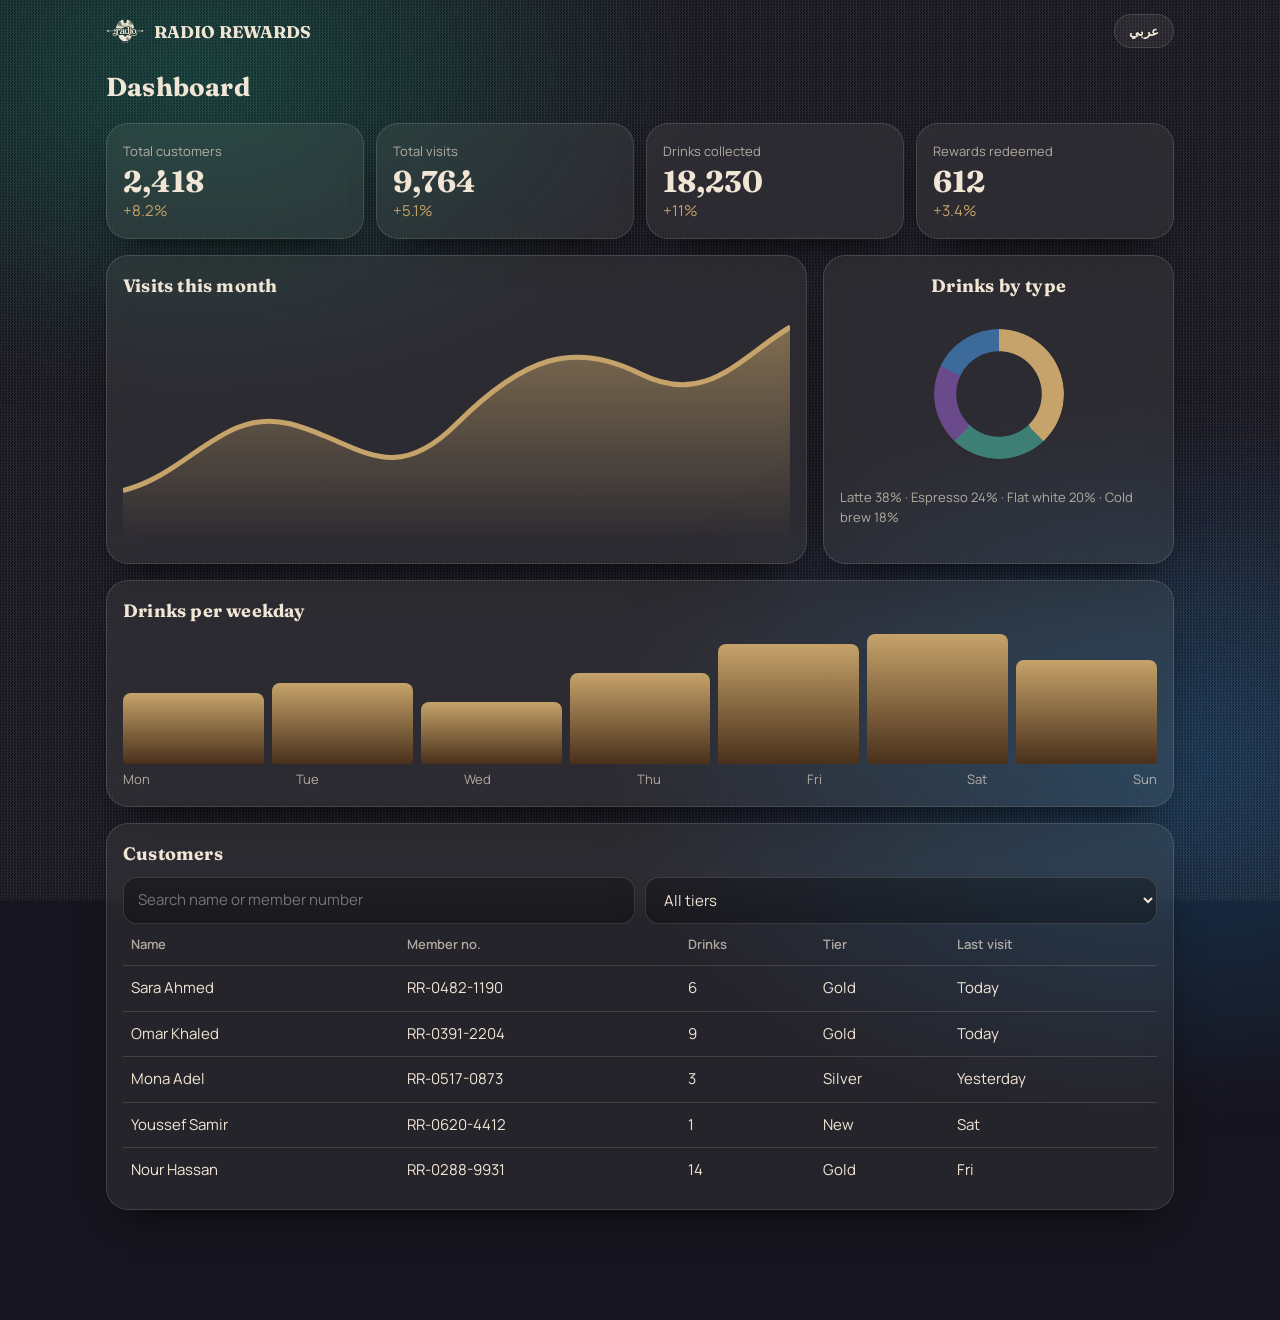
==== admin.html @ 013965b3 "Add files via upload" ====
<!DOCTYPE html>
<html lang="en">
<head>
<meta charset="utf-8">
<meta name="viewport" content="width=device-width, initial-scale=1, viewport-fit=cover">
<title>RADIO REWARDS · Admin</title>
<link rel="preconnect" href="https://fonts.googleapis.com">
<link href="https://fonts.googleapis.com/css2?family=Fraunces:opsz,wght@9..144,500;9..144,700&family=Manrope:wght@400;600;700&family=Cairo:wght@400;600;700&display=swap" rel="stylesheet">
<style>
:root{--ch:#17151F;--pu:#301B38;--bu:#481C2B;--em:#123C37;--bl:#183653;--es:#49301B;--cr:#F1E6D5;--go:#C6A36A;--mut:rgba(241,230,213,.68);--gl:rgba(241,230,213,.07);--ln:rgba(241,230,213,.14);--a:var(--pu);--b:var(--bu);color-scheme:dark;box-sizing:border-box;padding-top:env(safe-area-inset-top,0px);padding-bottom:env(safe-area-inset-bottom,0px)}
html{scroll-padding-top:env(safe-area-inset-top,0px)}
*,*::before,*::after{box-sizing:inherit}
body{margin:0;background:var(--ch);color:var(--cr);font:400 15px/1.5 Manrope,system-ui,sans-serif;min-height:100vh;overflow-x:hidden}
body::before{content:"";position:fixed;inset:-20%;z-index:-1;background:radial-gradient(40% 35% at 25% 20%,var(--a),transparent 70%),radial-gradient(45% 40% at 80% 75%,var(--b),transparent 70%);filter:blur(30px);animation:drift 22s ease-in-out infinite alternate;transition:background 1s}
body::after{content:"";position:fixed;inset:0;z-index:-1;opacity:.07;pointer-events:none;background:repeating-conic-gradient(#fff 0 25%,#000 0 50%) 0 0/3px 3px}
@keyframes drift{to{transform:translate(6%,-5%) scale(1.15)}}
body[data-v=rewards]{--a:var(--bu);--b:var(--es)}body[data-v=card]{--a:var(--pu);--b:var(--bu)}body[data-v=activity]{--a:var(--em);--b:var(--ch)}body[data-v=profile]{--a:var(--bl);--b:var(--pu)}body[data-v=cashier]{--a:var(--bl);--b:var(--ch)}body[data-v=admin]{--a:var(--em);--b:var(--bl)}
h1,h2,h3{font-family:Fraunces,Georgia,serif;font-weight:700;margin:0;letter-spacing:.2px}
h2{font-size:26px}h3{font-size:18px}p{margin:0}
a{color:inherit;text-decoration:none}
:focus-visible{outline:2px solid var(--go);outline-offset:3px}
.top{display:flex;align-items:center;justify-content:space-between;gap:10px;padding:12px 16px;max-width:1100px;margin:auto}
.brand{display:flex;align-items:center;gap:10px;font:700 17px Fraunces,serif}
.brand img{width:38px;height:38px}
.tabs{display:flex;gap:4px;background:var(--gl);border:1px solid var(--ln);border-radius:99px;padding:3px;backdrop-filter:blur(10px)}
.tabs a{padding:7px 13px;border-radius:99px;font-weight:600;font-size:13px;color:var(--mut);transition:.25s}
.tabs a.on{background:var(--go);color:var(--ch)}
main{max-width:430px;margin:0 auto;padding:6px 16px 110px}
body[data-v=admin] main{max-width:1100px}
main>section{display:grid;gap:16px;animation:in .5s cubic-bezier(.2,.8,.2,1)}
@keyframes in{from{opacity:0;transform:translateY(12px)}}
.gl{background:var(--gl);border:1px solid var(--ln);border-radius:22px;padding:16px;backdrop-filter:blur(14px);box-shadow:0 18px 40px -22px #000}
.mut{color:var(--mut);font-size:13px}.go{color:var(--go)}
.btn{display:inline-flex;align-items:center;justify-content:center;gap:8px;border:0;border-radius:16px;padding:14px 18px;font:700 15px Manrope,sans-serif;background:var(--go);color:var(--ch);cursor:pointer;transition:transform .15s,box-shadow .3s;box-shadow:0 10px 28px -10px var(--go)}
.btn:active{transform:scale(.96)}.btn.o{background:none;color:var(--cr);border:1px solid var(--ln);box-shadow:none}.btn.w{width:100%}
.row{display:flex;align-items:center;justify-content:space-between;gap:12px}
/* cup */
.stage{position:relative;text-align:center;padding:6px 0 0}
.cupwrap{position:relative;width:min(300px,78vw);margin:auto}
.cupwrap svg{width:100%;display:block;overflow:visible}
.cl{position:absolute;left:50%;top:57%;width:30%;transform:translate(-50%,-50%);opacity:.9;pointer-events:none}
.ring{fill:none;stroke:var(--go);stroke-width:1;transform-origin:120px 150px;animation:ring 6s ease-out infinite;opacity:0}
.ring:nth-of-type(2){animation-delay:2s}.ring:nth-of-type(3){animation-delay:4s}
@keyframes ring{0%{transform:scale(.7);opacity:.5}100%{transform:scale(1.9);opacity:0}}
#liq{transition:transform 1.6s cubic-bezier(.3,.8,.2,1)}
.w1{animation:wv 5s linear infinite}.w2{animation:wv 8s linear infinite reverse}
@keyframes wv{to{transform:translateX(-120px)}}
.st{fill:none;stroke:var(--cr);stroke-width:3;stroke-linecap:round;opacity:0;animation:steam 4s ease-in-out infinite}
.st:nth-of-type(2){animation-delay:1.3s}.st:nth-of-type(3){animation-delay:2.6s}
@keyframes steam{0%{opacity:0;transform:translateY(8px)}40%{opacity:.35}100%{opacity:0;transform:translateY(-18px)}}
.cupwrap{animation:rise 1.2s cubic-bezier(.2,.8,.2,1)}
@keyframes rise{from{opacity:0;transform:translateY(40px) scale(.9)}}
.burst{position:absolute;left:50%;top:48%;width:0;height:0;pointer-events:none}
.burst i{position:absolute;width:8px;height:8px;border-radius:50%;background:var(--go);box-shadow:0 0 14px var(--go);opacity:0}
.win .burst i{animation:pop 1.6s ease-out infinite;animation-delay:calc(var(--k)*.1s)}
@keyframes pop{0%{opacity:1;transform:rotate(calc(var(--k)*40deg)) translateY(0)}100%{opacity:0;transform:rotate(calc(var(--k)*40deg)) translateY(-150px)}}
.badge{display:none;margin:8px auto 0;width:max-content;padding:7px 14px;border-radius:99px;background:var(--go);color:var(--ch);font-weight:700}
.win .badge{display:block;animation:in .6s}
.bar{height:8px;border-radius:9px;background:var(--ln);overflow:hidden;margin-top:10px}
.bar b{display:block;height:100%;width:var(--p);background:linear-gradient(90deg,var(--es),var(--go));border-radius:9px;transition:width 1.6s cubic-bezier(.3,.8,.2,1);box-shadow:0 0 14px var(--go)}
.stats{display:grid;grid-template-columns:1fr 1fr;gap:12px}
.stats b{display:block;font:700 34px Fraunces,serif;color:var(--go);line-height:1.1}
input[type=range]{width:100%;accent-color:var(--go)}
.li{display:flex;align-items:center;gap:12px;padding:11px 0;border-top:1px solid var(--ln)}
.li:first-child{border-top:0}.li .d{width:38px;height:38px;border-radius:12px;display:grid;place-items:center;background:var(--es);flex:none}
.li small{margin-inline-start:auto;color:var(--mut)}
/* card */
.mcard{position:relative;aspect-ratio:1.6;border-radius:26px;padding:22px;display:flex;flex-direction:column;justify-content:space-between;background:radial-gradient(120% 120% at 90% 0,var(--bu),transparent 60%),linear-gradient(145deg,#3a2144,var(--pu) 45%,var(--ch));border:1px solid rgba(198,163,106,.45);box-shadow:0 30px 60px -25px #000,inset 0 1px 0 rgba(255,255,255,.12);overflow:hidden}
.mcard::after{content:"";position:absolute;inset:0;background:linear-gradient(115deg,transparent 40%,rgba(255,255,255,.12) 50%,transparent 60%);transform:translateX(-100%);animation:sheen 6s ease-in-out infinite}
@keyframes sheen{60%,100%{transform:translateX(100%)}}
.mcard img{width:64px}
.qr{width:112px;height:112px;border-radius:12px;border:6px solid var(--cr);background:repeating-conic-gradient(var(--ch) 0 25%,var(--cr) 0 50%) 0 0/12px 12px}
.big{width:200px;height:200px;margin:auto;border-width:12px;border-radius:18px;background-size:20px 20px}
/* rewards */
.rw{display:flex;gap:14px;align-items:center;padding:16px;border-radius:22px;border:1px solid var(--ln)}
.rw .ic{width:64px;height:64px;border-radius:18px;display:grid;place-items:center;font:700 28px Fraunces,serif;color:var(--go);background:rgba(0,0,0,.25);flex:none}
.rw.a1{background:linear-gradient(135deg,var(--es),var(--bu))}.rw.a2{background:linear-gradient(135deg,var(--em),var(--bl))}.rw.l{background:var(--gl);opacity:.85}
.rw>div{flex:1}
/* timeline */
.tl{position:relative;padding-inline-start:26px;display:grid;gap:14px}
.tl::before{content:"";position:absolute;inset-inline-start:7px;top:6px;bottom:6px;width:2px;background:linear-gradient(var(--go),transparent)}
.tl .gl{position:relative}.tl .gl::before{content:"";position:absolute;inset-inline-start:-25px;top:20px;width:12px;height:12px;border-radius:50%;background:var(--go);box-shadow:0 0 12px var(--go)}
.sw{width:46px;height:26px;border-radius:99px;background:var(--go);position:relative;flex:none}
.sw::after{content:"";position:absolute;inset-inline-end:3px;top:3px;width:20px;height:20px;border-radius:50%;background:var(--ch)}.sw.off{background:var(--ln)}.sw.off::after{inset-inline-end:auto;inset-inline-start:3px;background:var(--cr)}
/* nav */
.bn{position:fixed;left:50%;transform:translateX(-50%);bottom:calc(12px + env(safe-area-inset-bottom,0px));width:min(398px,calc(100% - 24px));display:flex;justify-content:space-around;padding:8px;border-radius:26px;background:rgba(23,21,31,.78);border:1px solid var(--ln);backdrop-filter:blur(18px);box-shadow:0 20px 40px -10px #000;z-index:5}
.bn a{display:grid;justify-items:center;gap:2px;padding:6px 10px;border-radius:16px;font-size:11px;color:var(--mut);transition:.25s}
.bn a.on{color:var(--go)}.bn svg{width:24px;height:24px;fill:none;stroke:currentColor;stroke-width:1.7;stroke-linecap:round;stroke-linejoin:round}
.bn a.c{background:var(--go);color:var(--ch);margin-top:-22px;padding:12px;border-radius:50%;box-shadow:0 0 26px var(--go)}
body[data-v=cashier] .bn,body[data-v=admin] .bn{display:none}
/* cashier */
.cp{display:none;gap:14px}.cp.on{display:grid;animation:in .4s}
.vf{aspect-ratio:1;border-radius:26px;position:relative;background:rgba(0,0,0,.45);border:1px solid var(--ln);overflow:hidden}
.vf::before{content:"";position:absolute;inset:18%;border:3px solid var(--go);border-radius:18px;mask:linear-gradient(#000,#000) content-box exclude,linear-gradient(#000,#000);-webkit-mask-composite:xor}
.vf i{position:absolute;left:18%;right:18%;height:3px;background:var(--go);box-shadow:0 0 18px var(--go);animation:scan 2.4s ease-in-out infinite alternate}
@keyframes scan{from{top:20%}to{top:78%}}
.chips{display:flex;flex-wrap:wrap;gap:8px}
.chip{padding:10px 14px;border-radius:99px;border:1px solid var(--ln);background:var(--gl);color:var(--cr);font:600 14px Manrope,sans-serif;cursor:pointer}
.chip.on{background:var(--go);color:var(--ch);border-color:var(--go)}
.ok,.er{width:84px;height:84px;border-radius:50%;display:grid;place-items:center;margin:auto;font-size:42px}
.ok{background:#1f6b5a;box-shadow:0 0 40px #1f6b5a}.er{background:#8a2c3c;box-shadow:0 0 40px #8a2c3c}
.pill{padding:3px 10px;border-radius:99px;font-size:12px;font-weight:700;background:#1f6b5a}.pill.r{background:#8a2c3c}.pill.g{background:var(--es);color:var(--go)}
/* admin */
.kp{display:grid;grid-template-columns:repeat(2,1fr);gap:12px}
.kp b{display:block;font:700 30px Fraunces,serif}
.two{display:grid;gap:16px}
.bars{display:flex;align-items:flex-end;gap:8px;height:130px}.bars i{flex:1;background:linear-gradient(var(--go),var(--es));border-radius:8px 8px 3px 3px;height:var(--h);transform-origin:bottom;animation:grow 1s cubic-bezier(.2,.8,.2,1)}
@keyframes grow{from{transform:scaleY(0)}}
.dn{width:130px;height:130px;border-radius:50%;background:conic-gradient(var(--go) 0 38%,#3d7f74 0 62%,#6a4a8a 0 82%,#3c6a9a 0 100%);-webkit-mask:radial-gradient(circle,transparent 46%,#000 47%);mask:radial-gradient(circle,transparent 46%,#000 47%)}
.tools{display:flex;gap:10px;flex-wrap:wrap}
.tools input,.tools select{flex:1;min-width:140px;padding:11px 14px;border-radius:14px;border:1px solid var(--ln);background:rgba(0,0,0,.3);color:var(--cr);font:inherit}
.tw{overflow-x:auto}table{width:100%;border-collapse:collapse;min-width:520px}th,td{text-align:start;padding:11px 8px;border-top:1px solid var(--ln);white-space:nowrap}th{color:var(--mut);font-weight:600;font-size:13px;border:0}
@media(min-width:900px){.kp{grid-template-columns:repeat(4,1fr)}.two{grid-template-columns:2fr 1fr}}
.qr svg{width:100%!important;height:100%!important;display:block}
#lg{padding:7px 14px;font-size:13px}
html[lang=ar] body,html[lang=ar] input,html[lang=ar] select,html[lang=ar] .btn,html[lang=ar] .chip{font-family:Cairo,Manrope,sans-serif}
html[lang=ar] h1,html[lang=ar] h2,html[lang=ar] h3,html[lang=ar] .brand,html[lang=ar] b{font-family:Cairo,Fraunces,serif}
@media(prefers-reduced-motion:reduce){*,*::before,*::after{animation:none!important;transition:none!important}}
</style>
<link rel="manifest" href="manifest.webmanifest"><meta name="theme-color" content="#17151F"><link rel="apple-touch-icon" href="icons/icon-192.png"><meta name="mobile-web-app-capable" content="yes"><meta name="apple-mobile-web-app-capable" content="yes"><meta name="apple-mobile-web-app-title" content="RADIO">
</head>
<body data-v="admin">
<header class="top">
  <a class="brand" href="#"><img data-logo alt="RADIO CAFÉ logo">RADIO REWARDS</a>
  <button class="chip" id="lg" type="button" aria-label="Language"></button>
</header>
<main><section id="admin">
  <h2>Dashboard</h2>
  <div class="kp">
    <div class="gl"><span class="mut">Total customers</span><b>2,418</b><span class="go">+8.2%</span></div>
    <div class="gl"><span class="mut">Total visits</span><b>9,764</b><span class="go">+5.1%</span></div>
    <div class="gl"><span class="mut">Drinks collected</span><b>18,230</b><span class="go">+11%</span></div>
    <div class="gl"><span class="mut">Rewards redeemed</span><b>612</b><span class="go">+3.4%</span></div>
  </div>
  <div class="two">
    <div class="gl"><h3>Visits this month</h3>
      <svg viewBox="0 0 400 140" style="width:100%;margin-top:8px"><defs><linearGradient id="ag" x1="0" y1="0" x2="0" y2="1"><stop offset="0" stop-color="#C6A36A" stop-opacity=".55"/><stop offset="1" stop-color="#C6A36A" stop-opacity="0"/></linearGradient></defs><path d="M0 110C40 100 60 60 100 70S160 110 200 70 270 20 310 40 370 30 400 12V140H0z" fill="url(#ag)"/><path d="M0 110C40 100 60 60 100 70S160 110 200 70 270 20 310 40 370 30 400 12" fill="none" stroke="#C6A36A" stroke-width="3"/></svg></div>
    <div class="gl" style="display:grid;justify-items:center;gap:10px"><h3>Drinks by type</h3><div class="dn" role="img" aria-label="Donut chart of drinks by type"></div><p class="mut">Latte 38% · Espresso 24% · Flat white 20% · Cold brew 18%</p></div>
  </div>
  <div class="gl"><h3 style="margin-bottom:10px">Drinks per weekday</h3><div class="bars"><i style="--h:55%"></i><i style="--h:62%"></i><i style="--h:48%"></i><i style="--h:70%"></i><i style="--h:92%"></i><i style="--h:100%"></i><i style="--h:80%"></i></div><div class="row mut" style="margin-top:6px"><span>Mon</span><span>Tue</span><span>Wed</span><span>Thu</span><span>Fri</span><span>Sat</span><span>Sun</span></div></div>
  <div class="gl"><h3 style="margin-bottom:10px">Customers</h3>
    <div class="tools"><input id="q" type="search" placeholder="Search name or member number" aria-label="Search customers"><select id="tf" aria-label="Filter by tier"><option value="">All tiers</option><option>Gold</option><option>Silver</option><option>New</option></select></div>
    <div class="tw"><table><thead><tr><th>Name</th><th>Member no.</th><th>Drinks</th><th>Tier</th><th>Last visit</th></tr></thead><tbody id="tb">
      <tr><td>Sara Ahmed</td><td>RR-0482-1190</td><td>6</td><td>Gold</td><td>Today</td></tr>
      <tr><td>Omar Khaled</td><td>RR-0391-2204</td><td>9</td><td>Gold</td><td>Today</td></tr>
      <tr><td>Mona Adel</td><td>RR-0517-0873</td><td>3</td><td>Silver</td><td>Yesterday</td></tr>
      <tr><td>Youssef Samir</td><td>RR-0620-4412</td><td>1</td><td>New</td><td>Sat</td></tr>
      <tr><td>Nour Hassan</td><td>RR-0288-9931</td><td>14</td><td>Gold</td><td>Fri</td></tr>
    </tbody></table></div></div>
</section></main>

<script>
const L="[data-uri]",$=s=>document.querySelector(s),$$=s=>[...document.querySelectorAll(s)];
$$('[data-logo]').forEach(i=>i.src=L);
const TITLE=["Admin", "الأدمن"];
const AR={"Good evening": "مساء الخير", "Sara, you’re 4 drinks from a free latte": "سارة، فاضل لك 4 مشروبات وتاخدي لاتيه مجاني", "Reward unlocked: free Signature Latte": "تم فتح المكافأة: سيجنتشر لاتيه مجاني", "drinks collected": "مشروبات تم جمعها", "drinks remaining": "مشروبات متبقية", "Preview cup levels": "معاينة مستويات الكوب", "Next reward": "المكافأة القادمة", "Free Signature Latte at 10 drinks": "سيجنتشر لاتيه مجاني عند 10 مشروبات", "Show my QR": "اعرض الـ QR", "Recent activity": "آخر النشاط", "Spanish latte": "سبانش لاتيه", "Radio Café, Shibin El Kom": "راديو كافيه، شبين الكوم", "Today": "النهارده", "Flat white": "فلات وايت", "Sat": "السبت", "Tue": "الثلاثاء", "Mon": "الاثنين", "Wed": "الأربعاء", "Thu": "الخميس", "Fri": "الجمعة", "Sun": "الأحد", "Free espresso redeemed": "تم استلام إسبريسو مجاني", "Membership card": "بطاقة العضوية", "Gold member": "عضو ذهبي", "Member": "العضو", "Sara Ahmed": "سارة أحمد", "Show this code to the cashier. It changes every 30 seconds, so a screenshot can’t be reused.": "اعرض الكود للكاشير. بيتغير كل 30 ثانية، فلقطة الشاشة القديمة متنفعش.", "Rewards": "المكافآت", "Ready to claim": "جاهزة للاستلام", "Free espresso": "إسبريسو مجاني", "Earned at 5 drinks": "اتكسبت عند 5 مشروبات", "Claim": "استلم", "Free Signature Latte": "سيجنتشر لاتيه مجاني", "6 of 10 drinks": "6 من 10 مشروبات", "Locked": "مقفولة", "Free dessert": "تحلية مجانية", "6 of 15 drinks": "6 من 15 مشروب", "VIP gift box": "صندوق هدايا VIP", "6 of 25 drinks": "6 من 25 مشروب", "Activity": "النشاط", "Today, 6:42 PM · drink 6 of 10": "النهارده، 6:42 م · المشروب 6 من 10", "Saturday · drink 5 of 10": "السبت · المشروب 5 من 10", "Tuesday · reward received": "الثلاثاء · تم استلام مكافأة", "Joined RADIO REWARDS": "انضممتي إلى RADIO REWARDS", "3 months ago · 24 visits so far": "من 3 شهور · 24 زيارة لحد دلوقتي", "Profile": "الملف الشخصي", "Name": "الاسم", "Phone": "الموبايل", "Member since": "عضو منذ", "August 2026": "أغسطس 2026", "Tier": "المستوى", "Gold": "ذهبي", "Silver": "فضي", "New": "جديد", "Notifications": "الإشعارات", "Reward reminders": "تذكير بالمكافآت", "New menu offers": "عروض المنيو الجديدة", "Language": "اللغة", "English": "العربية", "Privacy and data": "الخصوصية والبيانات", "Sign out": "تسجيل الخروج", "›": "‹", "Home": "الرئيسية", "Cashier": "الكاشير", "Scan member QR": "امسح QR العضو", "Try an invalid code": "جرّب كود غير صالح", "Member found": "تم العثور على العضو", "6 of 10 drinks · next reward: Signature Latte": "6 من 10 مشروبات · المكافأة القادمة: سيجنتشر لاتيه", "Register drink": "سجّل مشروب", "Latte": "لاتيه", "Espresso": "إسبريسو", "Cold brew": "كولد برو", "Quantity": "الكمية", "Drink registered": "تم تسجيل المشروب", "Scan next member": "امسح العضو التالي", "This QR code isn’t valid": "كود الـ QR غير صالح", "The code is expired or isn’t a RADIO REWARDS card. Ask the member to open their card again.": "الكود منتهي أو مش بطاقة RADIO REWARDS. اطلب من العضو يفتح بطاقته تاني.", "Scan again": "امسح تاني", "Recent transactions": "آخر العمليات", "Omar K. · Cold brew": "عمر خ. · كولد برو", "Mona A. · Latte ×2": "منى أ. · لاتيه ×2", "Unknown code": "كود غير معروف", "Done": "تمت", "Rejected": "مرفوضة", "Dashboard": "لوحة التحكم", "Total customers": "إجمالي العملاء", "Total visits": "إجمالي الزيارات", "Drinks collected": "المشروبات المجمّعة", "Rewards redeemed": "المكافآت المستلمة", "Visits this month": "زيارات الشهر ده", "Drinks by type": "المشروبات حسب النوع", "Latte 38% · Espresso 24% · Flat white 20% · Cold brew 18%": "لاتيه 38% · إسبريسو 24% · فلات وايت 20% · كولد برو 18%", "Drinks per weekday": "المشروبات حسب اليوم", "Customers": "العملاء", "All tiers": "كل المستويات", "Member no.": "رقم العضوية", "Drinks": "المشروبات", "Last visit": "آخر زيارة", "Omar Khaled": "عمر خالد", "Mona Adel": "منى عادل", "Youssef Samir": "يوسف سمير", "Nour Hassan": "نور حسن", "Yesterday": "إمبارح"},O=new Map();let lang;
try{lang=localStorage.getItem('rr')}catch(e){}
lang=lang||((navigator.language||'').slice(0,2)=='ar'?'ar':'en');
function apply(){const d=document.documentElement;d.lang=lang;d.dir=lang=='ar'?'rtl':'ltr';
const w=document.createTreeWalker(document.body,NodeFilter.SHOW_TEXT);let n;
while(n=w.nextNode()){const p=n.parentElement;if(!p||p.id=='okt'||/^(SCRIPT|STYLE)$/.test(p.tagName))continue;if(!O.has(n))O.set(n,n.nodeValue);const o=O.get(n),k=o.trim();n.nodeValue=lang=='ar'&&AR[k]?o.replace(k,AR[k]):o}
$$('[placeholder]').forEach(e=>{e.dataset.p=e.dataset.p||e.placeholder;e.placeholder=lang=='ar'?'ابحث بالاسم أو رقم العضوية':e.dataset.p});
$('#lg').textContent=lang=='ar'?'EN':'عربي';
if(TITLE)document.title='RADIO REWARDS · '+TITLE[lang=='ar'?1:0];
window.onLang&&onLang()}
$('#lg').onclick=()=>{lang=lang=='ar'?'en':'ar';try{localStorage.setItem('rr',lang)}catch(e){}apply()};
function flt(){const t=$('#q').value.toLowerCase(),f=$('#tf').value;$$('#tb tr').forEach(r=>r.hidden=!(r.textContent.toLowerCase().includes(t)&&(!f||r.cells[3].textContent==f)))}
$('#q').oninput=flt;$('#tf').onchange=flt;
apply();
</script>
<script>if('serviceWorker' in navigator)addEventListener('load',()=>navigator.serviceWorker.register('sw.js').catch(()=>{}));</script>
</body>
</html>
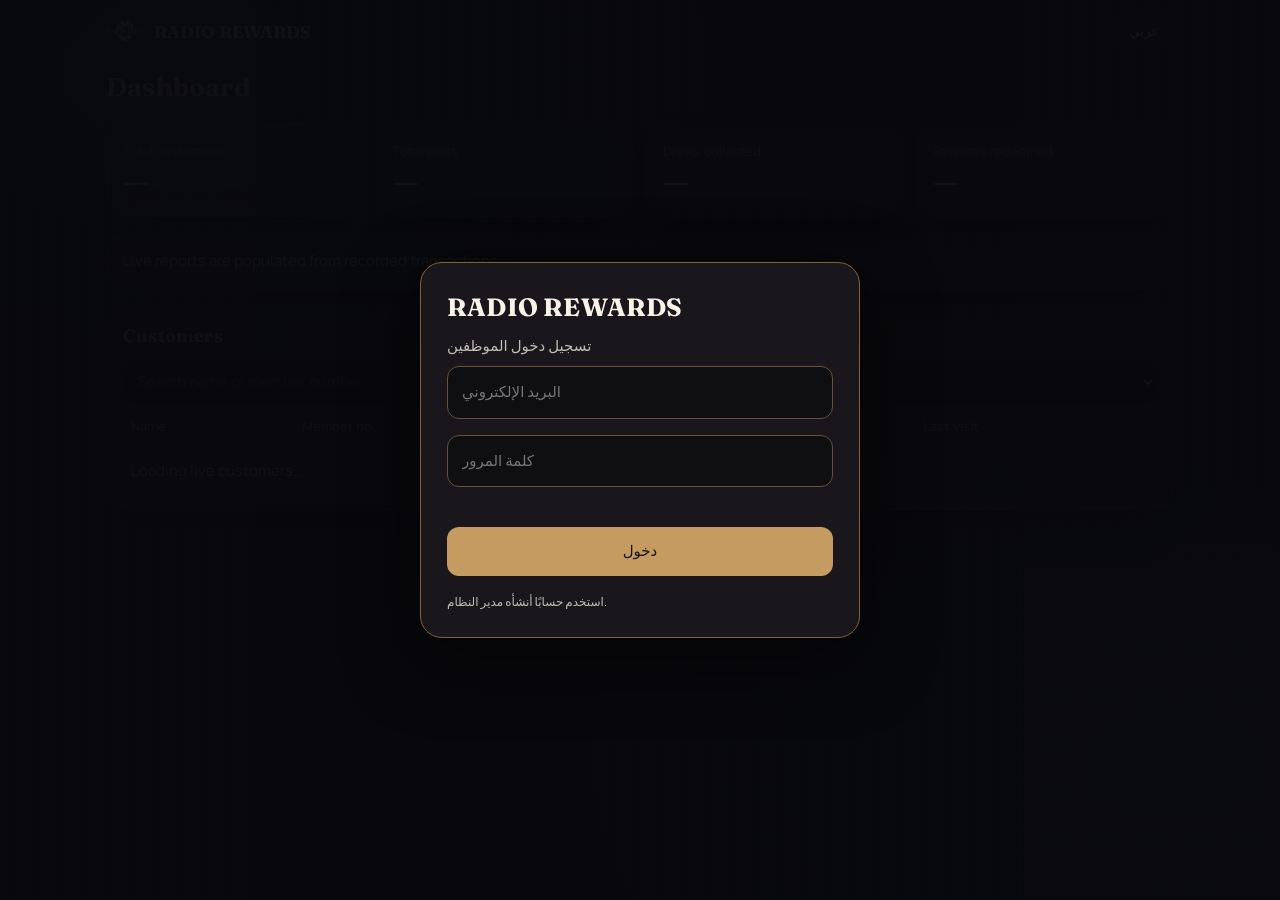
==== commit b4eb2d77: "Add files via upload" ====
--- a/admin.html
+++ b/admin.html
@@ -127,26 +127,15 @@
 <main><section id="admin">
   <h2>Dashboard</h2>
   <div class="kp">
-    <div class="gl"><span class="mut">Total customers</span><b>2,418</b><span class="go">+8.2%</span></div>
-    <div class="gl"><span class="mut">Total visits</span><b>9,764</b><span class="go">+5.1%</span></div>
-    <div class="gl"><span class="mut">Drinks collected</span><b>18,230</b><span class="go">+11%</span></div>
-    <div class="gl"><span class="mut">Rewards redeemed</span><b>612</b><span class="go">+3.4%</span></div>
+    <div class="gl"><span class="mut">Total customers</span><b data-kpi="customers">—</b></div>
+    <div class="gl"><span class="mut">Total visits</span><b data-kpi="visits">—</b></div>
+    <div class="gl"><span class="mut">Drinks collected</span><b data-kpi="drinks">—</b></div>
+    <div class="gl"><span class="mut">Rewards redeemed</span><b data-kpi="rewards">—</b></div>
   </div>
-  <div class="two">
-    <div class="gl"><h3>Visits this month</h3>
-      <svg viewBox="0 0 400 140" style="width:100%;margin-top:8px"><defs><linearGradient id="ag" x1="0" y1="0" x2="0" y2="1"><stop offset="0" stop-color="#C6A36A" stop-opacity=".55"/><stop offset="1" stop-color="#C6A36A" stop-opacity="0"/></linearGradient></defs><path d="M0 110C40 100 60 60 100 70S160 110 200 70 270 20 310 40 370 30 400 12V140H0z" fill="url(#ag)"/><path d="M0 110C40 100 60 60 100 70S160 110 200 70 270 20 310 40 370 30 400 12" fill="none" stroke="#C6A36A" stroke-width="3"/></svg></div>
-    <div class="gl" style="display:grid;justify-items:center;gap:10px"><h3>Drinks by type</h3><div class="dn" role="img" aria-label="Donut chart of drinks by type"></div><p class="mut">Latte 38% · Espresso 24% · Flat white 20% · Cold brew 18%</p></div>
-  </div>
-  <div class="gl"><h3 style="margin-bottom:10px">Drinks per weekday</h3><div class="bars"><i style="--h:55%"></i><i style="--h:62%"></i><i style="--h:48%"></i><i style="--h:70%"></i><i style="--h:92%"></i><i style="--h:100%"></i><i style="--h:80%"></i></div><div class="row mut" style="margin-top:6px"><span>Mon</span><span>Tue</span><span>Wed</span><span>Thu</span><span>Fri</span><span>Sat</span><span>Sun</span></div></div>
+  <div class="gl rr-report-note">Live reports are populated from recorded transactions.</div>
   <div class="gl"><h3 style="margin-bottom:10px">Customers</h3>
     <div class="tools"><input id="q" type="search" placeholder="Search name or member number" aria-label="Search customers"><select id="tf" aria-label="Filter by tier"><option value="">All tiers</option><option>Gold</option><option>Silver</option><option>New</option></select></div>
-    <div class="tw"><table><thead><tr><th>Name</th><th>Member no.</th><th>Drinks</th><th>Tier</th><th>Last visit</th></tr></thead><tbody id="tb">
-      <tr><td>Sara Ahmed</td><td>RR-0482-1190</td><td>6</td><td>Gold</td><td>Today</td></tr>
-      <tr><td>Omar Khaled</td><td>RR-0391-2204</td><td>9</td><td>Gold</td><td>Today</td></tr>
-      <tr><td>Mona Adel</td><td>RR-0517-0873</td><td>3</td><td>Silver</td><td>Yesterday</td></tr>
-      <tr><td>Youssef Samir</td><td>RR-0620-4412</td><td>1</td><td>New</td><td>Sat</td></tr>
-      <tr><td>Nour Hassan</td><td>RR-0288-9931</td><td>14</td><td>Gold</td><td>Fri</td></tr>
-    </tbody></table></div></div>
+    <div class="tw"><table><thead><tr><th>Name</th><th>Member no.</th><th>Drinks</th><th>Tier</th><th>Last visit</th></tr></thead><tbody id="tb"><tr><td colspan="5">Loading live customers…</td></tr></tbody></table></div></div>
 </section></main>
 
 <script>
@@ -169,5 +158,6 @@
 apply();
 </script>
 <script>if('serviceWorker' in navigator)addEventListener('load',()=>navigator.serviceWorker.register('sw.js').catch(()=>{}));</script>
+<script src="rr-integration.js"></script>
 </body>
 </html>
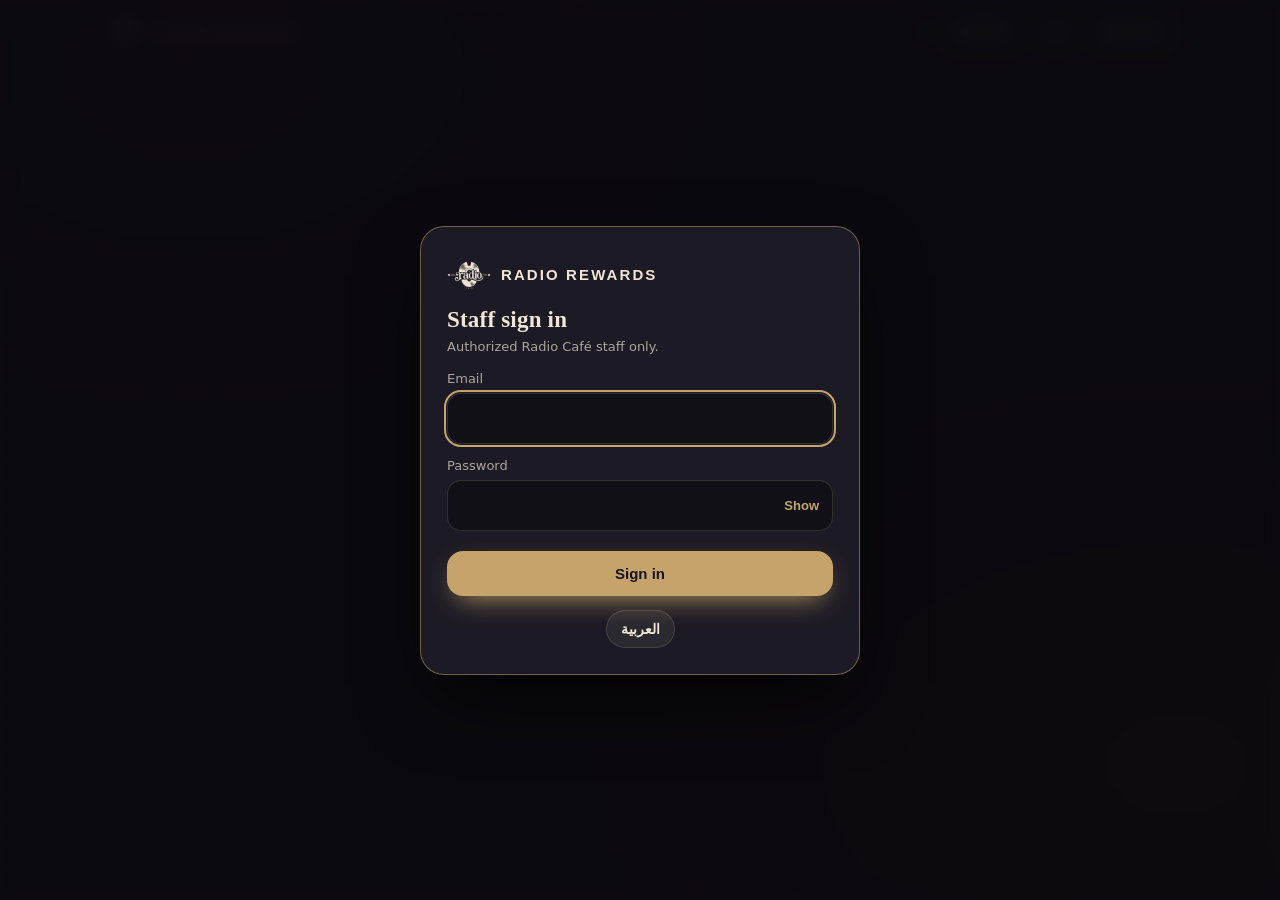
==== commit 108c8651: "Add files via upload" ====
--- a/admin.html
+++ b/admin.html
@@ -3,161 +3,33 @@
 <head>
 <meta charset="utf-8">
 <meta name="viewport" content="width=device-width, initial-scale=1, viewport-fit=cover">
+<meta http-equiv="Content-Security-Policy" content="default-src 'self'; script-src 'self' https://cdn.jsdelivr.net https://cdnjs.cloudflare.com https://unpkg.com; style-src 'self' 'unsafe-inline' https://fonts.googleapis.com; font-src https://fonts.gstatic.com; img-src 'self' data: blob:; media-src 'self' blob:; connect-src 'self' https://krcuvvnuzavkdrmgklah.supabase.co; worker-src 'self'; manifest-src 'self'; base-uri 'self'; form-action 'self'; object-src 'none'">
+<meta name="theme-color" content="#17151F">
+<meta name="apple-mobile-web-app-capable" content="yes">
+<meta name="mobile-web-app-capable" content="yes">
+<meta name="apple-mobile-web-app-title" content="RADIO REWARDS">
+<meta name="apple-mobile-web-app-status-bar-style" content="black-translucent">
 <title>RADIO REWARDS · Admin</title>
+<link rel="manifest" href="manifest.webmanifest">
+<link rel="icon" type="image/png" href="icons/icon-192.png">
+<link rel="apple-touch-icon" href="icons/icon-192.png">
 <link rel="preconnect" href="https://fonts.googleapis.com">
 <link href="https://fonts.googleapis.com/css2?family=Fraunces:opsz,wght@9..144,500;9..144,700&family=Manrope:wght@400;600;700&family=Cairo:wght@400;600;700&display=swap" rel="stylesheet">
-<style>
-:root{--ch:#17151F;--pu:#301B38;--bu:#481C2B;--em:#123C37;--bl:#183653;--es:#49301B;--cr:#F1E6D5;--go:#C6A36A;--mut:rgba(241,230,213,.68);--gl:rgba(241,230,213,.07);--ln:rgba(241,230,213,.14);--a:var(--pu);--b:var(--bu);color-scheme:dark;box-sizing:border-box;padding-top:env(safe-area-inset-top,0px);padding-bottom:env(safe-area-inset-bottom,0px)}
-html{scroll-padding-top:env(safe-area-inset-top,0px)}
-*,*::before,*::after{box-sizing:inherit}
-body{margin:0;background:var(--ch);color:var(--cr);font:400 15px/1.5 Manrope,system-ui,sans-serif;min-height:100vh;overflow-x:hidden}
-body::before{content:"";position:fixed;inset:-20%;z-index:-1;background:radial-gradient(40% 35% at 25% 20%,var(--a),transparent 70%),radial-gradient(45% 40% at 80% 75%,var(--b),transparent 70%);filter:blur(30px);animation:drift 22s ease-in-out infinite alternate;transition:background 1s}
-body::after{content:"";position:fixed;inset:0;z-index:-1;opacity:.07;pointer-events:none;background:repeating-conic-gradient(#fff 0 25%,#000 0 50%) 0 0/3px 3px}
-@keyframes drift{to{transform:translate(6%,-5%) scale(1.15)}}
-body[data-v=rewards]{--a:var(--bu);--b:var(--es)}body[data-v=card]{--a:var(--pu);--b:var(--bu)}body[data-v=activity]{--a:var(--em);--b:var(--ch)}body[data-v=profile]{--a:var(--bl);--b:var(--pu)}body[data-v=cashier]{--a:var(--bl);--b:var(--ch)}body[data-v=admin]{--a:var(--em);--b:var(--bl)}
-h1,h2,h3{font-family:Fraunces,Georgia,serif;font-weight:700;margin:0;letter-spacing:.2px}
-h2{font-size:26px}h3{font-size:18px}p{margin:0}
-a{color:inherit;text-decoration:none}
-:focus-visible{outline:2px solid var(--go);outline-offset:3px}
-.top{display:flex;align-items:center;justify-content:space-between;gap:10px;padding:12px 16px;max-width:1100px;margin:auto}
-.brand{display:flex;align-items:center;gap:10px;font:700 17px Fraunces,serif}
-.brand img{width:38px;height:38px}
-.tabs{display:flex;gap:4px;background:var(--gl);border:1px solid var(--ln);border-radius:99px;padding:3px;backdrop-filter:blur(10px)}
-.tabs a{padding:7px 13px;border-radius:99px;font-weight:600;font-size:13px;color:var(--mut);transition:.25s}
-.tabs a.on{background:var(--go);color:var(--ch)}
-main{max-width:430px;margin:0 auto;padding:6px 16px 110px}
-body[data-v=admin] main{max-width:1100px}
-main>section{display:grid;gap:16px;animation:in .5s cubic-bezier(.2,.8,.2,1)}
-@keyframes in{from{opacity:0;transform:translateY(12px)}}
-.gl{background:var(--gl);border:1px solid var(--ln);border-radius:22px;padding:16px;backdrop-filter:blur(14px);box-shadow:0 18px 40px -22px #000}
-.mut{color:var(--mut);font-size:13px}.go{color:var(--go)}
-.btn{display:inline-flex;align-items:center;justify-content:center;gap:8px;border:0;border-radius:16px;padding:14px 18px;font:700 15px Manrope,sans-serif;background:var(--go);color:var(--ch);cursor:pointer;transition:transform .15s,box-shadow .3s;box-shadow:0 10px 28px -10px var(--go)}
-.btn:active{transform:scale(.96)}.btn.o{background:none;color:var(--cr);border:1px solid var(--ln);box-shadow:none}.btn.w{width:100%}
-.row{display:flex;align-items:center;justify-content:space-between;gap:12px}
-/* cup */
-.stage{position:relative;text-align:center;padding:6px 0 0}
-.cupwrap{position:relative;width:min(300px,78vw);margin:auto}
-.cupwrap svg{width:100%;display:block;overflow:visible}
-.cl{position:absolute;left:50%;top:57%;width:30%;transform:translate(-50%,-50%);opacity:.9;pointer-events:none}
-.ring{fill:none;stroke:var(--go);stroke-width:1;transform-origin:120px 150px;animation:ring 6s ease-out infinite;opacity:0}
-.ring:nth-of-type(2){animation-delay:2s}.ring:nth-of-type(3){animation-delay:4s}
-@keyframes ring{0%{transform:scale(.7);opacity:.5}100%{transform:scale(1.9);opacity:0}}
-#liq{transition:transform 1.6s cubic-bezier(.3,.8,.2,1)}
-.w1{animation:wv 5s linear infinite}.w2{animation:wv 8s linear infinite reverse}
-@keyframes wv{to{transform:translateX(-120px)}}
-.st{fill:none;stroke:var(--cr);stroke-width:3;stroke-linecap:round;opacity:0;animation:steam 4s ease-in-out infinite}
-.st:nth-of-type(2){animation-delay:1.3s}.st:nth-of-type(3){animation-delay:2.6s}
-@keyframes steam{0%{opacity:0;transform:translateY(8px)}40%{opacity:.35}100%{opacity:0;transform:translateY(-18px)}}
-.cupwrap{animation:rise 1.2s cubic-bezier(.2,.8,.2,1)}
-@keyframes rise{from{opacity:0;transform:translateY(40px) scale(.9)}}
-.burst{position:absolute;left:50%;top:48%;width:0;height:0;pointer-events:none}
-.burst i{position:absolute;width:8px;height:8px;border-radius:50%;background:var(--go);box-shadow:0 0 14px var(--go);opacity:0}
-.win .burst i{animation:pop 1.6s ease-out infinite;animation-delay:calc(var(--k)*.1s)}
-@keyframes pop{0%{opacity:1;transform:rotate(calc(var(--k)*40deg)) translateY(0)}100%{opacity:0;transform:rotate(calc(var(--k)*40deg)) translateY(-150px)}}
-.badge{display:none;margin:8px auto 0;width:max-content;padding:7px 14px;border-radius:99px;background:var(--go);color:var(--ch);font-weight:700}
-.win .badge{display:block;animation:in .6s}
-.bar{height:8px;border-radius:9px;background:var(--ln);overflow:hidden;margin-top:10px}
-.bar b{display:block;height:100%;width:var(--p);background:linear-gradient(90deg,var(--es),var(--go));border-radius:9px;transition:width 1.6s cubic-bezier(.3,.8,.2,1);box-shadow:0 0 14px var(--go)}
-.stats{display:grid;grid-template-columns:1fr 1fr;gap:12px}
-.stats b{display:block;font:700 34px Fraunces,serif;color:var(--go);line-height:1.1}
-input[type=range]{width:100%;accent-color:var(--go)}
-.li{display:flex;align-items:center;gap:12px;padding:11px 0;border-top:1px solid var(--ln)}
-.li:first-child{border-top:0}.li .d{width:38px;height:38px;border-radius:12px;display:grid;place-items:center;background:var(--es);flex:none}
-.li small{margin-inline-start:auto;color:var(--mut)}
-/* card */
-.mcard{position:relative;aspect-ratio:1.6;border-radius:26px;padding:22px;display:flex;flex-direction:column;justify-content:space-between;background:radial-gradient(120% 120% at 90% 0,var(--bu),transparent 60%),linear-gradient(145deg,#3a2144,var(--pu) 45%,var(--ch));border:1px solid rgba(198,163,106,.45);box-shadow:0 30px 60px -25px #000,inset 0 1px 0 rgba(255,255,255,.12);overflow:hidden}
-.mcard::after{content:"";position:absolute;inset:0;background:linear-gradient(115deg,transparent 40%,rgba(255,255,255,.12) 50%,transparent 60%);transform:translateX(-100%);animation:sheen 6s ease-in-out infinite}
-@keyframes sheen{60%,100%{transform:translateX(100%)}}
-.mcard img{width:64px}
-.qr{width:112px;height:112px;border-radius:12px;border:6px solid var(--cr);background:repeating-conic-gradient(var(--ch) 0 25%,var(--cr) 0 50%) 0 0/12px 12px}
-.big{width:200px;height:200px;margin:auto;border-width:12px;border-radius:18px;background-size:20px 20px}
-/* rewards */
-.rw{display:flex;gap:14px;align-items:center;padding:16px;border-radius:22px;border:1px solid var(--ln)}
-.rw .ic{width:64px;height:64px;border-radius:18px;display:grid;place-items:center;font:700 28px Fraunces,serif;color:var(--go);background:rgba(0,0,0,.25);flex:none}
-.rw.a1{background:linear-gradient(135deg,var(--es),var(--bu))}.rw.a2{background:linear-gradient(135deg,var(--em),var(--bl))}.rw.l{background:var(--gl);opacity:.85}
-.rw>div{flex:1}
-/* timeline */
-.tl{position:relative;padding-inline-start:26px;display:grid;gap:14px}
-.tl::before{content:"";position:absolute;inset-inline-start:7px;top:6px;bottom:6px;width:2px;background:linear-gradient(var(--go),transparent)}
-.tl .gl{position:relative}.tl .gl::before{content:"";position:absolute;inset-inline-start:-25px;top:20px;width:12px;height:12px;border-radius:50%;background:var(--go);box-shadow:0 0 12px var(--go)}
-.sw{width:46px;height:26px;border-radius:99px;background:var(--go);position:relative;flex:none}
-.sw::after{content:"";position:absolute;inset-inline-end:3px;top:3px;width:20px;height:20px;border-radius:50%;background:var(--ch)}.sw.off{background:var(--ln)}.sw.off::after{inset-inline-end:auto;inset-inline-start:3px;background:var(--cr)}
-/* nav */
-.bn{position:fixed;left:50%;transform:translateX(-50%);bottom:calc(12px + env(safe-area-inset-bottom,0px));width:min(398px,calc(100% - 24px));display:flex;justify-content:space-around;padding:8px;border-radius:26px;background:rgba(23,21,31,.78);border:1px solid var(--ln);backdrop-filter:blur(18px);box-shadow:0 20px 40px -10px #000;z-index:5}
-.bn a{display:grid;justify-items:center;gap:2px;padding:6px 10px;border-radius:16px;font-size:11px;color:var(--mut);transition:.25s}
-.bn a.on{color:var(--go)}.bn svg{width:24px;height:24px;fill:none;stroke:currentColor;stroke-width:1.7;stroke-linecap:round;stroke-linejoin:round}
-.bn a.c{background:var(--go);color:var(--ch);margin-top:-22px;padding:12px;border-radius:50%;box-shadow:0 0 26px var(--go)}
-body[data-v=cashier] .bn,body[data-v=admin] .bn{display:none}
-/* cashier */
-.cp{display:none;gap:14px}.cp.on{display:grid;animation:in .4s}
-.vf{aspect-ratio:1;border-radius:26px;position:relative;background:rgba(0,0,0,.45);border:1px solid var(--ln);overflow:hidden}
-.vf::before{content:"";position:absolute;inset:18%;border:3px solid var(--go);border-radius:18px;mask:linear-gradient(#000,#000) content-box exclude,linear-gradient(#000,#000);-webkit-mask-composite:xor}
-.vf i{position:absolute;left:18%;right:18%;height:3px;background:var(--go);box-shadow:0 0 18px var(--go);animation:scan 2.4s ease-in-out infinite alternate}
-@keyframes scan{from{top:20%}to{top:78%}}
-.chips{display:flex;flex-wrap:wrap;gap:8px}
-.chip{padding:10px 14px;border-radius:99px;border:1px solid var(--ln);background:var(--gl);color:var(--cr);font:600 14px Manrope,sans-serif;cursor:pointer}
-.chip.on{background:var(--go);color:var(--ch);border-color:var(--go)}
-.ok,.er{width:84px;height:84px;border-radius:50%;display:grid;place-items:center;margin:auto;font-size:42px}
-.ok{background:#1f6b5a;box-shadow:0 0 40px #1f6b5a}.er{background:#8a2c3c;box-shadow:0 0 40px #8a2c3c}
-.pill{padding:3px 10px;border-radius:99px;font-size:12px;font-weight:700;background:#1f6b5a}.pill.r{background:#8a2c3c}.pill.g{background:var(--es);color:var(--go)}
-/* admin */
-.kp{display:grid;grid-template-columns:repeat(2,1fr);gap:12px}
-.kp b{display:block;font:700 30px Fraunces,serif}
-.two{display:grid;gap:16px}
-.bars{display:flex;align-items:flex-end;gap:8px;height:130px}.bars i{flex:1;background:linear-gradient(var(--go),var(--es));border-radius:8px 8px 3px 3px;height:var(--h);transform-origin:bottom;animation:grow 1s cubic-bezier(.2,.8,.2,1)}
-@keyframes grow{from{transform:scaleY(0)}}
-.dn{width:130px;height:130px;border-radius:50%;background:conic-gradient(var(--go) 0 38%,#3d7f74 0 62%,#6a4a8a 0 82%,#3c6a9a 0 100%);-webkit-mask:radial-gradient(circle,transparent 46%,#000 47%);mask:radial-gradient(circle,transparent 46%,#000 47%)}
-.tools{display:flex;gap:10px;flex-wrap:wrap}
-.tools input,.tools select{flex:1;min-width:140px;padding:11px 14px;border-radius:14px;border:1px solid var(--ln);background:rgba(0,0,0,.3);color:var(--cr);font:inherit}
-.tw{overflow-x:auto}table{width:100%;border-collapse:collapse;min-width:520px}th,td{text-align:start;padding:11px 8px;border-top:1px solid var(--ln);white-space:nowrap}th{color:var(--mut);font-weight:600;font-size:13px;border:0}
-@media(min-width:900px){.kp{grid-template-columns:repeat(4,1fr)}.two{grid-template-columns:2fr 1fr}}
-.qr svg{width:100%!important;height:100%!important;display:block}
-#lg{padding:7px 14px;font-size:13px}
-html[lang=ar] body,html[lang=ar] input,html[lang=ar] select,html[lang=ar] .btn,html[lang=ar] .chip{font-family:Cairo,Manrope,sans-serif}
-html[lang=ar] h1,html[lang=ar] h2,html[lang=ar] h3,html[lang=ar] .brand,html[lang=ar] b{font-family:Cairo,Fraunces,serif}
-@media(prefers-reduced-motion:reduce){*,*::before,*::after{animation:none!important;transition:none!important}}
-</style>
-<link rel="manifest" href="manifest.webmanifest"><meta name="theme-color" content="#17151F"><link rel="apple-touch-icon" href="icons/icon-192.png"><meta name="mobile-web-app-capable" content="yes"><meta name="apple-mobile-web-app-capable" content="yes"><meta name="apple-mobile-web-app-title" content="RADIO">
+<link rel="stylesheet" href="rr.css">
 </head>
-<body data-v="admin">
+<body data-v="admin" data-title="title.admin" class="locked">
 <header class="top">
-  <a class="brand" href="#"><img data-logo alt="RADIO CAFÉ logo">RADIO REWARDS</a>
-  <button class="chip" id="lg" type="button" aria-label="Language"></button>
+  <a class="brand" href="admin.html"><img src="icons/logo.png" alt="" width="38" height="38"><span>RADIO REWARDS</span></a>
+  <div class="right"><span class="tag" id="who"></span><a class="chip" href="cashier.html" data-i18n="nav.cashier"></a><button class="chip" id="lg" type="button" data-i18n-aria="lang.aria"></button><button class="chip" type="button" data-act="signout" data-i18n="signout"></button></div>
 </header>
-<main><section id="admin">
-  <h2>Dashboard</h2>
-  <div class="kp">
-    <div class="gl"><span class="mut">Total customers</span><b data-kpi="customers">—</b></div>
-    <div class="gl"><span class="mut">Total visits</span><b data-kpi="visits">—</b></div>
-    <div class="gl"><span class="mut">Drinks collected</span><b data-kpi="drinks">—</b></div>
-    <div class="gl"><span class="mut">Rewards redeemed</span><b data-kpi="rewards">—</b></div>
-  </div>
-  <div class="gl rr-report-note">Live reports are populated from recorded transactions.</div>
-  <div class="gl"><h3 style="margin-bottom:10px">Customers</h3>
-    <div class="tools"><input id="q" type="search" placeholder="Search name or member number" aria-label="Search customers"><select id="tf" aria-label="Filter by tier"><option value="">All tiers</option><option>Gold</option><option>Silver</option><option>New</option></select></div>
-    <div class="tw"><table><thead><tr><th>Name</th><th>Member no.</th><th>Drinks</th><th>Tier</th><th>Last visit</th></tr></thead><tbody id="tb"><tr><td colspan="5">Loading live customers…</td></tr></tbody></table></div></div>
-</section></main>
-
-<script>
-const L="[data-uri]",$=s=>document.querySelector(s),$$=s=>[...document.querySelectorAll(s)];
-$$('[data-logo]').forEach(i=>i.src=L);
-const TITLE=["Admin", "الأدمن"];
-const AR={"Good evening": "مساء الخير", "Sara, you’re 4 drinks from a free latte": "سارة، فاضل لك 4 مشروبات وتاخدي لاتيه مجاني", "Reward unlocked: free Signature Latte": "تم فتح المكافأة: سيجنتشر لاتيه مجاني", "drinks collected": "مشروبات تم جمعها", "drinks remaining": "مشروبات متبقية", "Preview cup levels": "معاينة مستويات الكوب", "Next reward": "المكافأة القادمة", "Free Signature Latte at 10 drinks": "سيجنتشر لاتيه مجاني عند 10 مشروبات", "Show my QR": "اعرض الـ QR", "Recent activity": "آخر النشاط", "Spanish latte": "سبانش لاتيه", "Radio Café, Shibin El Kom": "راديو كافيه، شبين الكوم", "Today": "النهارده", "Flat white": "فلات وايت", "Sat": "السبت", "Tue": "الثلاثاء", "Mon": "الاثنين", "Wed": "الأربعاء", "Thu": "الخميس", "Fri": "الجمعة", "Sun": "الأحد", "Free espresso redeemed": "تم استلام إسبريسو مجاني", "Membership card": "بطاقة العضوية", "Gold member": "عضو ذهبي", "Member": "العضو", "Sara Ahmed": "سارة أحمد", "Show this code to the cashier. It changes every 30 seconds, so a screenshot can’t be reused.": "اعرض الكود للكاشير. بيتغير كل 30 ثانية، فلقطة الشاشة القديمة متنفعش.", "Rewards": "المكافآت", "Ready to claim": "جاهزة للاستلام", "Free espresso": "إسبريسو مجاني", "Earned at 5 drinks": "اتكسبت عند 5 مشروبات", "Claim": "استلم", "Free Signature Latte": "سيجنتشر لاتيه مجاني", "6 of 10 drinks": "6 من 10 مشروبات", "Locked": "مقفولة", "Free dessert": "تحلية مجانية", "6 of 15 drinks": "6 من 15 مشروب", "VIP gift box": "صندوق هدايا VIP", "6 of 25 drinks": "6 من 25 مشروب", "Activity": "النشاط", "Today, 6:42 PM · drink 6 of 10": "النهارده، 6:42 م · المشروب 6 من 10", "Saturday · drink 5 of 10": "السبت · المشروب 5 من 10", "Tuesday · reward received": "الثلاثاء · تم استلام مكافأة", "Joined RADIO REWARDS": "انضممتي إلى RADIO REWARDS", "3 months ago · 24 visits so far": "من 3 شهور · 24 زيارة لحد دلوقتي", "Profile": "الملف الشخصي", "Name": "الاسم", "Phone": "الموبايل", "Member since": "عضو منذ", "August 2026": "أغسطس 2026", "Tier": "المستوى", "Gold": "ذهبي", "Silver": "فضي", "New": "جديد", "Notifications": "الإشعارات", "Reward reminders": "تذكير بالمكافآت", "New menu offers": "عروض المنيو الجديدة", "Language": "اللغة", "English": "العربية", "Privacy and data": "الخصوصية والبيانات", "Sign out": "تسجيل الخروج", "›": "‹", "Home": "الرئيسية", "Cashier": "الكاشير", "Scan member QR": "امسح QR العضو", "Try an invalid code": "جرّب كود غير صالح", "Member found": "تم العثور على العضو", "6 of 10 drinks · next reward: Signature Latte": "6 من 10 مشروبات · المكافأة القادمة: سيجنتشر لاتيه", "Register drink": "سجّل مشروب", "Latte": "لاتيه", "Espresso": "إسبريسو", "Cold brew": "كولد برو", "Quantity": "الكمية", "Drink registered": "تم تسجيل المشروب", "Scan next member": "امسح العضو التالي", "This QR code isn’t valid": "كود الـ QR غير صالح", "The code is expired or isn’t a RADIO REWARDS card. Ask the member to open their card again.": "الكود منتهي أو مش بطاقة RADIO REWARDS. اطلب من العضو يفتح بطاقته تاني.", "Scan again": "امسح تاني", "Recent transactions": "آخر العمليات", "Omar K. · Cold brew": "عمر خ. · كولد برو", "Mona A. · Latte ×2": "منى أ. · لاتيه ×2", "Unknown code": "كود غير معروف", "Done": "تمت", "Rejected": "مرفوضة", "Dashboard": "لوحة التحكم", "Total customers": "إجمالي العملاء", "Total visits": "إجمالي الزيارات", "Drinks collected": "المشروبات المجمّعة", "Rewards redeemed": "المكافآت المستلمة", "Visits this month": "زيارات الشهر ده", "Drinks by type": "المشروبات حسب النوع", "Latte 38% · Espresso 24% · Flat white 20% · Cold brew 18%": "لاتيه 38% · إسبريسو 24% · فلات وايت 20% · كولد برو 18%", "Drinks per weekday": "المشروبات حسب اليوم", "Customers": "العملاء", "All tiers": "كل المستويات", "Member no.": "رقم العضوية", "Drinks": "المشروبات", "Last visit": "آخر زيارة", "Omar Khaled": "عمر خالد", "Mona Adel": "منى عادل", "Youssef Samir": "يوسف سمير", "Nour Hassan": "نور حسن", "Yesterday": "إمبارح"},O=new Map();let lang;
-try{lang=localStorage.getItem('rr')}catch(e){}
-lang=lang||((navigator.language||'').slice(0,2)=='ar'?'ar':'en');
-function apply(){const d=document.documentElement;d.lang=lang;d.dir=lang=='ar'?'rtl':'ltr';
-const w=document.createTreeWalker(document.body,NodeFilter.SHOW_TEXT);let n;
-while(n=w.nextNode()){const p=n.parentElement;if(!p||p.id=='okt'||/^(SCRIPT|STYLE)$/.test(p.tagName))continue;if(!O.has(n))O.set(n,n.nodeValue);const o=O.get(n),k=o.trim();n.nodeValue=lang=='ar'&&AR[k]?o.replace(k,AR[k]):o}
-$$('[placeholder]').forEach(e=>{e.dataset.p=e.dataset.p||e.placeholder;e.placeholder=lang=='ar'?'ابحث بالاسم أو رقم العضوية':e.dataset.p});
-$('#lg').textContent=lang=='ar'?'EN':'عربي';
-if(TITLE)document.title='RADIO REWARDS · '+TITLE[lang=='ar'?1:0];
-window.onLang&&onLang()}
-$('#lg').onclick=()=>{lang=lang=='ar'?'en':'ar';try{localStorage.setItem('rr',lang)}catch(e){}apply()};
-function flt(){const t=$('#q').value.toLowerCase(),f=$('#tf').value;$$('#tb tr').forEach(r=>r.hidden=!(r.textContent.toLowerCase().includes(t)&&(!f||r.cells[3].textContent==f)))}
-$('#q').oninput=flt;$('#tf').onchange=flt;
-apply();
-</script>
-<script>if('serviceWorker' in navigator)addEventListener('load',()=>navigator.serviceWorker.register('sw.js').catch(()=>{}));</script>
-<script src="rr-integration.js"></script>
+<main style="max-width:1100px">
+<h1 class="sr-only" data-i18n="title.admin"></h1>
+<nav class="vtabs" id="tabs" aria-label="Admin"></nav>
+<div id="view" aria-live="polite"></div>
+</main>
+<div id="modal" hidden></div>
+<script src="rr-config.js"></script>
+<script src="rr-core.js"></script>
+<script src="rr-admin.js"></script>
 </body>
 </html>
--- a/rr.css
+++ b/rr.css
@@ -0,0 +1,191 @@
+:root{--ch:#17151F;--pu:#301B38;--bu:#481C2B;--em:#123C37;--bl:#183653;--es:#49301B;--cr:#F1E6D5;--go:#C6A36A;--mut:rgba(241,230,213,.68);--gl:rgba(241,230,213,.07);--ln:rgba(241,230,213,.14);--a:var(--pu);--b:var(--bu);color-scheme:dark;box-sizing:border-box;padding-top:env(safe-area-inset-top,0px);padding-bottom:env(safe-area-inset-bottom,0px)}
+html{scroll-padding-top:env(safe-area-inset-top,0px)}
+*,*::before,*::after{box-sizing:inherit}
+body{margin:0;background:var(--ch);color:var(--cr);font:400 15px/1.5 Manrope,system-ui,sans-serif;min-height:100vh;overflow-x:hidden}
+body::before{content:"";position:fixed;inset:-20%;z-index:-1;background:radial-gradient(40% 35% at 25% 20%,var(--a),transparent 70%),radial-gradient(45% 40% at 80% 75%,var(--b),transparent 70%);filter:blur(30px);animation:drift 22s ease-in-out infinite alternate;transition:background 1s}
+body::after{content:"";position:fixed;inset:0;z-index:-1;opacity:.07;pointer-events:none;background:repeating-conic-gradient(#fff 0 25%,#000 0 50%) 0 0/3px 3px}
+@keyframes drift{to{transform:translate(6%,-5%) scale(1.15)}}
+body[data-v=rewards]{--a:var(--bu);--b:var(--es)}body[data-v=card]{--a:var(--pu);--b:var(--bu)}body[data-v=activity]{--a:var(--em);--b:var(--ch)}body[data-v=profile]{--a:var(--bl);--b:var(--pu)}body[data-v=cashier]{--a:var(--bl);--b:var(--ch)}body[data-v=admin]{--a:var(--em);--b:var(--bl)}
+h1,h2,h3{font-family:Fraunces,Georgia,serif;font-weight:700;margin:0;letter-spacing:.2px}
+h2{font-size:26px}h3{font-size:18px}p{margin:0}
+a{color:inherit;text-decoration:none}
+:focus-visible{outline:2px solid var(--go);outline-offset:3px}
+.top{display:flex;align-items:center;justify-content:space-between;gap:10px;padding:12px 16px;max-width:1100px;margin:auto}
+.brand{display:flex;align-items:center;gap:10px;font:700 17px Fraunces,serif}
+.brand img{width:38px;height:38px}
+.tabs{display:flex;gap:4px;background:var(--gl);border:1px solid var(--ln);border-radius:99px;padding:3px;backdrop-filter:blur(10px)}
+.tabs a{padding:7px 13px;border-radius:99px;font-weight:600;font-size:13px;color:var(--mut);transition:.25s}
+.tabs a.on{background:var(--go);color:var(--ch)}
+main{max-width:430px;margin:0 auto;padding:6px 16px 110px}
+body[data-v=admin] main{max-width:1100px}
+main>section{display:grid;gap:16px;animation:in .5s cubic-bezier(.2,.8,.2,1)}
+@keyframes in{from{opacity:0;transform:translateY(12px)}}
+.gl{background:var(--gl);border:1px solid var(--ln);border-radius:22px;padding:16px;backdrop-filter:blur(14px);box-shadow:0 18px 40px -22px #000}
+.mut{color:var(--mut);font-size:13px}.go{color:var(--go)}
+.btn{display:inline-flex;align-items:center;justify-content:center;gap:8px;border:0;border-radius:16px;padding:14px 18px;font:700 15px Manrope,sans-serif;background:var(--go);color:var(--ch);cursor:pointer;transition:transform .15s,box-shadow .3s;box-shadow:0 10px 28px -10px var(--go)}
+.btn:active{transform:scale(.96)}.btn.o{background:none;color:var(--cr);border:1px solid var(--ln);box-shadow:none}.btn.w{width:100%}
+.row{display:flex;align-items:center;justify-content:space-between;gap:12px}
+/* cup */
+.stage{position:relative;text-align:center;padding:6px 0 0}
+.cupwrap{position:relative;width:min(300px,78vw);margin:auto}
+.cupwrap svg{width:100%;display:block;overflow:visible}
+.cl{position:absolute;left:50%;top:57%;width:30%;transform:translate(-50%,-50%);opacity:.9;pointer-events:none}
+.ring{fill:none;stroke:var(--go);stroke-width:1;transform-origin:120px 150px;animation:ring 6s ease-out infinite;opacity:0}
+.ring:nth-of-type(2){animation-delay:2s}.ring:nth-of-type(3){animation-delay:4s}
+@keyframes ring{0%{transform:scale(.7);opacity:.5}100%{transform:scale(1.9);opacity:0}}
+#liq{transition:transform 1.6s cubic-bezier(.3,.8,.2,1)}
+.w1{animation:wv 5s linear infinite}.w2{animation:wv 8s linear infinite reverse}
+@keyframes wv{to{transform:translateX(-120px)}}
+.st{fill:none;stroke:var(--cr);stroke-width:3;stroke-linecap:round;opacity:0;animation:steam 4s ease-in-out infinite}
+.st:nth-of-type(2){animation-delay:1.3s}.st:nth-of-type(3){animation-delay:2.6s}
+@keyframes steam{0%{opacity:0;transform:translateY(8px)}40%{opacity:.35}100%{opacity:0;transform:translateY(-18px)}}
+.cupwrap{animation:rise 1.2s cubic-bezier(.2,.8,.2,1)}
+@keyframes rise{from{opacity:0;transform:translateY(40px) scale(.9)}}
+.burst{position:absolute;left:50%;top:48%;width:0;height:0;pointer-events:none}
+.burst i{position:absolute;width:8px;height:8px;border-radius:50%;background:var(--go);box-shadow:0 0 14px var(--go);opacity:0}
+.win .burst i{animation:pop 1.6s ease-out infinite;animation-delay:calc(var(--k)*.1s)}
+@keyframes pop{0%{opacity:1;transform:rotate(calc(var(--k)*40deg)) translateY(0)}100%{opacity:0;transform:rotate(calc(var(--k)*40deg)) translateY(-150px)}}
+.badge{display:none;margin:8px auto 0;width:max-content;padding:7px 14px;border-radius:99px;background:var(--go);color:var(--ch);font-weight:700}
+.win .badge{display:block;animation:in .6s}
+.bar{height:8px;border-radius:9px;background:var(--ln);overflow:hidden;margin-top:10px}
+.bar b{display:block;height:100%;width:var(--p);background:linear-gradient(90deg,var(--es),var(--go));border-radius:9px;transition:width 1.6s cubic-bezier(.3,.8,.2,1);box-shadow:0 0 14px var(--go)}
+.stats{display:grid;grid-template-columns:1fr 1fr;gap:12px}
+.stats b{display:block;font:700 34px Fraunces,serif;color:var(--go);line-height:1.1}
+input[type=range]{width:100%;accent-color:var(--go)}
+.li{display:flex;align-items:center;gap:12px;padding:11px 0;border-top:1px solid var(--ln)}
+.li:first-child{border-top:0}.li .d{width:38px;height:38px;border-radius:12px;display:grid;place-items:center;background:var(--es);flex:none}
+.li small{margin-inline-start:auto;color:var(--mut)}
+/* card */
+.mcard{position:relative;aspect-ratio:1.6;border-radius:26px;padding:22px;display:flex;flex-direction:column;justify-content:space-between;background:radial-gradient(120% 120% at 90% 0,var(--bu),transparent 60%),linear-gradient(145deg,#3a2144,var(--pu) 45%,var(--ch));border:1px solid rgba(198,163,106,.45);box-shadow:0 30px 60px -25px #000,inset 0 1px 0 rgba(255,255,255,.12);overflow:hidden}
+.mcard::after{content:"";position:absolute;inset:0;background:linear-gradient(115deg,transparent 40%,rgba(255,255,255,.12) 50%,transparent 60%);transform:translateX(-100%);animation:sheen 6s ease-in-out infinite}
+@keyframes sheen{60%,100%{transform:translateX(100%)}}
+.mcard img{width:64px}
+.qr{width:112px;height:112px;border-radius:12px;border:6px solid var(--cr);background:repeating-conic-gradient(var(--ch) 0 25%,var(--cr) 0 50%) 0 0/12px 12px}
+.big{width:200px;height:200px;margin:auto;border-width:12px;border-radius:18px;background-size:20px 20px}
+/* rewards */
+.rw{display:flex;gap:14px;align-items:center;padding:16px;border-radius:22px;border:1px solid var(--ln)}
+.rw .ic{width:64px;height:64px;border-radius:18px;display:grid;place-items:center;font:700 28px Fraunces,serif;color:var(--go);background:rgba(0,0,0,.25);flex:none}
+.rw.a1{background:linear-gradient(135deg,var(--es),var(--bu))}.rw.a2{background:linear-gradient(135deg,var(--em),var(--bl))}.rw.l{background:var(--gl);opacity:.85}
+.rw>div{flex:1}
+/* timeline */
+.tl{position:relative;padding-inline-start:26px;display:grid;gap:14px}
+.tl::before{content:"";position:absolute;inset-inline-start:7px;top:6px;bottom:6px;width:2px;background:linear-gradient(var(--go),transparent)}
+.tl .gl{position:relative}.tl .gl::before{content:"";position:absolute;inset-inline-start:-25px;top:20px;width:12px;height:12px;border-radius:50%;background:var(--go);box-shadow:0 0 12px var(--go)}
+.sw{width:46px;height:26px;border-radius:99px;background:var(--go);position:relative;flex:none}
+.sw::after{content:"";position:absolute;inset-inline-end:3px;top:3px;width:20px;height:20px;border-radius:50%;background:var(--ch)}.sw.off{background:var(--ln)}.sw.off::after{inset-inline-end:auto;inset-inline-start:3px;background:var(--cr)}
+/* nav */
+.bn{position:fixed;left:50%;transform:translateX(-50%);bottom:calc(12px + env(safe-area-inset-bottom,0px));width:min(398px,calc(100% - 24px));display:flex;justify-content:space-around;padding:8px;border-radius:26px;background:rgba(23,21,31,.78);border:1px solid var(--ln);backdrop-filter:blur(18px);box-shadow:0 20px 40px -10px #000;z-index:5}
+.bn a{display:grid;justify-items:center;gap:2px;padding:6px 10px;border-radius:16px;font-size:11px;color:var(--mut);transition:.25s}
+.bn a.on{color:var(--go)}.bn svg{width:24px;height:24px;fill:none;stroke:currentColor;stroke-width:1.7;stroke-linecap:round;stroke-linejoin:round}
+.bn a.c{background:var(--go);color:var(--ch);margin-top:-22px;padding:12px;border-radius:50%;box-shadow:0 0 26px var(--go)}
+body[data-v=cashier] .bn,body[data-v=admin] .bn{display:none}
+/* cashier */
+.cp{display:none;gap:14px}.cp.on{display:grid;animation:in .4s}
+.vf{aspect-ratio:1;border-radius:26px;position:relative;background:rgba(0,0,0,.45);border:1px solid var(--ln);overflow:hidden}
+.vf::before{content:"";position:absolute;inset:18%;border:3px solid var(--go);border-radius:18px;mask:linear-gradient(#000,#000) content-box exclude,linear-gradient(#000,#000);-webkit-mask-composite:xor}
+.vf i{position:absolute;left:18%;right:18%;height:3px;background:var(--go);box-shadow:0 0 18px var(--go);animation:scan 2.4s ease-in-out infinite alternate}
+@keyframes scan{from{top:20%}to{top:78%}}
+.chips{display:flex;flex-wrap:wrap;gap:8px}
+.chip{padding:10px 14px;border-radius:99px;border:1px solid var(--ln);background:var(--gl);color:var(--cr);font:600 14px Manrope,sans-serif;cursor:pointer}
+.chip.on{background:var(--go);color:var(--ch);border-color:var(--go)}
+.ok,.er{width:84px;height:84px;border-radius:50%;display:grid;place-items:center;margin:auto;font-size:42px}
+.ok{background:#1f6b5a;box-shadow:0 0 40px #1f6b5a}.er{background:#8a2c3c;box-shadow:0 0 40px #8a2c3c}
+.pill{padding:3px 10px;border-radius:99px;font-size:12px;font-weight:700;background:#1f6b5a}.pill.r{background:#8a2c3c}.pill.g{background:var(--es);color:var(--go)}
+/* admin */
+.kp{display:grid;grid-template-columns:repeat(2,1fr);gap:12px}
+.kp b{display:block;font:700 30px Fraunces,serif}
+.two{display:grid;gap:16px}
+.bars{display:flex;align-items:flex-end;gap:8px;height:130px}.bars i{flex:1;background:linear-gradient(var(--go),var(--es));border-radius:8px 8px 3px 3px;height:var(--h);transform-origin:bottom;animation:grow 1s cubic-bezier(.2,.8,.2,1)}
+@keyframes grow{from{transform:scaleY(0)}}
+.dn{width:130px;height:130px;border-radius:50%;background:conic-gradient(var(--go) 0 38%,#3d7f74 0 62%,#6a4a8a 0 82%,#3c6a9a 0 100%);-webkit-mask:radial-gradient(circle,transparent 46%,#000 47%);mask:radial-gradient(circle,transparent 46%,#000 47%)}
+.tools{display:flex;gap:10px;flex-wrap:wrap}
+.tools input,.tools select{flex:1;min-width:140px;padding:11px 14px;border-radius:14px;border:1px solid var(--ln);background:rgba(0,0,0,.3);color:var(--cr);font:inherit}
+.tw{overflow-x:auto}table{width:100%;border-collapse:collapse;min-width:520px}th,td{text-align:start;padding:11px 8px;border-top:1px solid var(--ln);white-space:nowrap}th{color:var(--mut);font-weight:600;font-size:13px;border:0}
+@media(min-width:900px){.kp{grid-template-columns:repeat(4,1fr)}.two{grid-template-columns:2fr 1fr}}
+.qr svg{width:100%!important;height:100%!important;display:block}
+#lg{padding:7px 14px;font-size:13px}
+[hidden]{display:none!important}
+button.sw{border:0;padding:0;cursor:pointer;display:block}
+.ntf{position:fixed;top:calc(10px + env(safe-area-inset-top,0px));left:50%;transform:translate(-50%,-180%);width:min(398px,calc(100% - 24px));z-index:9;display:flex;gap:12px;align-items:center;padding:14px 16px;border-radius:20px;background:rgba(23,21,31,.94);border:1px solid var(--go);box-shadow:0 0 34px rgba(198,163,106,.35);backdrop-filter:blur(16px);transition:transform .6s cubic-bezier(.2,.8,.2,1)}
+.ntf.on{transform:translate(-50%,0)}.ntf img{width:42px;flex:none}
+html[lang=ar] body,html[lang=ar] input,html[lang=ar] select,html[lang=ar] .btn,html[lang=ar] .chip{font-family:Cairo,Manrope,sans-serif}
+html[lang=ar] h1,html[lang=ar] h2,html[lang=ar] h3,html[lang=ar] .brand,html[lang=ar] b{font-family:Cairo,Fraunces,serif}
+@media(prefers-reduced-motion:reduce){*,*::before,*::after{animation:none!important;transition:none!important}}
+
+/* ===== RADIO REWARDS shared additions (v5) ===== */
+.sr-only{position:absolute;width:1px;height:1px;overflow:hidden;clip:rect(0 0 0 0);white-space:nowrap}
+body.locked main,body.locked .bn{visibility:hidden}
+.top .right{display:flex;align-items:center;gap:8px;flex-wrap:wrap;justify-content:flex-end}
+.top a.chip{display:inline-flex;align-items:center}
+.btn[disabled],.chip[disabled]{opacity:.5;cursor:not-allowed;box-shadow:none}
+.btn.sm{padding:9px 13px;font-size:13px;border-radius:12px}
+.btn.danger{background:#8a2c3c;color:var(--cr);box-shadow:none}
+.row.wrap{flex-wrap:wrap}.stack{display:grid;gap:10px}.mt{margin-top:12px}
+.err-text{color:#ff9b9b;font-size:13px;min-height:20px}
+.ok-text{color:#7fd6bd;font-size:13px}
+.spin{display:inline-block;width:16px;height:16px;border:2px solid currentColor;border-top-color:transparent;border-radius:50%;animation:spin .7s linear infinite;vertical-align:-3px}
+@keyframes spin{to{transform:rotate(360deg)}}
+.loading{display:grid;place-items:center;padding:30px;color:var(--mut)}
+.empty{padding:18px 4px;color:var(--mut);text-align:center}
+/* auth overlay */
+#rr-auth{position:fixed;inset:0;z-index:50;background:rgba(10,9,14,.94);backdrop-filter:blur(10px);display:grid;place-items:center;padding:20px;overflow:auto}
+#rr-auth .box{width:min(440px,100%);background:#1c1a24;border:1px solid rgba(198,163,106,.5);border-radius:24px;padding:26px;box-shadow:0 30px 80px -20px #000}
+#rr-auth .logo{display:flex;align-items:center;gap:10px;margin-bottom:6px}
+#rr-auth .logo img{width:44px;height:44px}
+#rr-auth h2{font-size:23px}
+#rr-auth .seg{display:flex;gap:6px;margin:16px 0 4px;background:var(--gl);border:1px solid var(--ln);border-radius:14px;padding:4px}
+#rr-auth .seg button{flex:1;border:0;border-radius:10px;padding:10px;font:700 14px Manrope,sans-serif;background:none;color:var(--mut);cursor:pointer}
+#rr-auth .seg button.on{background:var(--go);color:var(--ch)}
+.field{display:grid;gap:5px;margin-top:12px}
+.field label{font-size:13px;color:var(--mut)}
+.field input,.field select,.field textarea,.tools input,.tools select{width:100%;box-sizing:border-box;padding:13px 14px;border-radius:14px;border:1px solid var(--ln);background:rgba(0,0,0,.35);color:var(--cr);font:inherit}
+.field input:focus,.field select:focus,.field textarea:focus{outline:2px solid var(--go);outline-offset:1px}
+.field input[type=tel],.field input[type=email],.field input[type=password],.field input.ltr{direction:ltr;text-align:start}
+html[dir=rtl] .field input[type=tel],html[dir=rtl] .field input[type=email],html[dir=rtl] .field input[type=password]{text-align:right}
+.pwrow{position:relative}.pwrow button{position:absolute;inset-inline-end:8px;top:50%;transform:translateY(-50%);border:0;background:none;color:var(--go);font:600 13px Manrope,sans-serif;cursor:pointer;padding:6px}
+/* toast */
+#toast{position:fixed;z-index:80;inset-inline:0;bottom:calc(96px + env(safe-area-inset-bottom,0px));display:grid;justify-items:center;gap:8px;pointer-events:none;padding:0 14px}
+body[data-v=cashier] #toast,body[data-v=admin] #toast{bottom:calc(20px + env(safe-area-inset-bottom,0px))}
+#toast div{pointer-events:auto;max-width:min(460px,100%);background:#242027;border:1px solid var(--go);border-radius:14px;padding:12px 16px;box-shadow:0 14px 40px -10px #000;animation:in .3s}
+#toast div.bad{border-color:#c4566a;background:#2b1a20}#toast div.good{border-color:#3d8f7d;background:#15251f}
+/* customer */
+.mcard .qr{background:#fff;padding:0;border:6px solid var(--cr);display:grid;place-items:center;overflow:hidden}
+.qrbox{background:#fff;padding:12px;border-radius:18px;display:inline-block;line-height:0}
+.qrbox svg{width:210px;height:210px;display:block}
+.qr svg{width:100%;height:100%;display:block}
+.tiers{display:inline-block;padding:2px 10px;border-radius:99px;background:var(--es);color:var(--go);font-weight:700;font-size:12px}
+.hist-item{display:flex;gap:10px;align-items:center;justify-content:space-between}
+.sw[disabled]{opacity:.4;cursor:not-allowed}
+/* cashier */
+.vf{aspect-ratio:1;max-width:420px;margin-inline:auto;width:100%}
+.vf video{position:absolute;inset:0;width:100%;height:100%;object-fit:cover}
+.vf #rr-reader{position:absolute;inset:0}
+.vf #rr-reader video{width:100%!important;height:100%!important;object-fit:cover}
+.vf .hint{position:absolute;inset:auto 10px 10px 10px;text-align:center;font-size:13px;color:var(--mut);background:rgba(0,0,0,.45);border-radius:10px;padding:6px 8px;z-index:2}
+.vf.live::before,.vf.live i{display:block}
+.vf:not(.live) i{display:none}
+.res{display:grid;gap:8px}
+.res button.item{display:flex;justify-content:space-between;gap:10px;align-items:center;width:100%;text-align:start;padding:12px 14px;border-radius:14px;border:1px solid var(--ln);background:var(--gl);color:var(--cr);font:inherit;cursor:pointer}
+.res button.item:hover,.res button.item:focus-visible{border-color:var(--go)}
+.qtyrow{display:flex;align-items:center;justify-content:space-between;gap:10px;margin-top:14px}
+.qtyrow .chip{min-width:46px;font-size:20px;line-height:1}
+.qtyrow b{min-width:28px;text-align:center;font-size:24px}
+/* admin */
+.vtabs{display:flex;gap:6px;overflow-x:auto;padding:2px 2px 8px;scrollbar-width:thin}
+.vtabs .chip{white-space:nowrap}
+.kp b.sm{font-size:26px}
+.hbar{display:grid;grid-template-columns:minmax(80px,28%) 1fr auto;gap:10px;align-items:center;margin:8px 0;font-size:13px}
+.hbar i{display:block;height:10px;border-radius:9px;background:linear-gradient(90deg,var(--es),var(--go))}
+.daybars{display:flex;align-items:flex-end;gap:5px;height:140px;margin-top:10px}
+.daybars{justify-content:flex-start}.daybars div{flex:1;max-width:56px;display:flex;flex-direction:column;justify-content:flex-end;align-items:center;gap:4px;height:100%;font-size:10px;color:var(--mut)}
+.daybars i{display:block;width:100%;min-height:3px;background:linear-gradient(var(--go),var(--es));border-radius:7px 7px 3px 3px}
+.two-col{display:grid;gap:16px}
+@media(min-width:900px){.two-col{grid-template-columns:1fr 1fr}}
+.pager{display:flex;align-items:center;justify-content:space-between;gap:10px;margin-top:12px}
+.modal{position:fixed;inset:0;z-index:60;background:rgba(10,9,14,.8);display:grid;place-items:center;padding:16px;overflow:auto}
+.modal .sheet{width:min(720px,100%);max-height:92vh;overflow:auto;background:#1c1a24;border:1px solid var(--ln);border-radius:22px;padding:20px}
+.pill.off{background:#555}
+table .acts{display:flex;gap:6px;flex-wrap:wrap}
+td small{color:var(--mut)}
+.tag{display:inline-block;padding:2px 8px;border-radius:8px;background:var(--gl);border:1px solid var(--ln);font-size:12px}
+@media(max-width:520px){h2{font-size:22px}}
